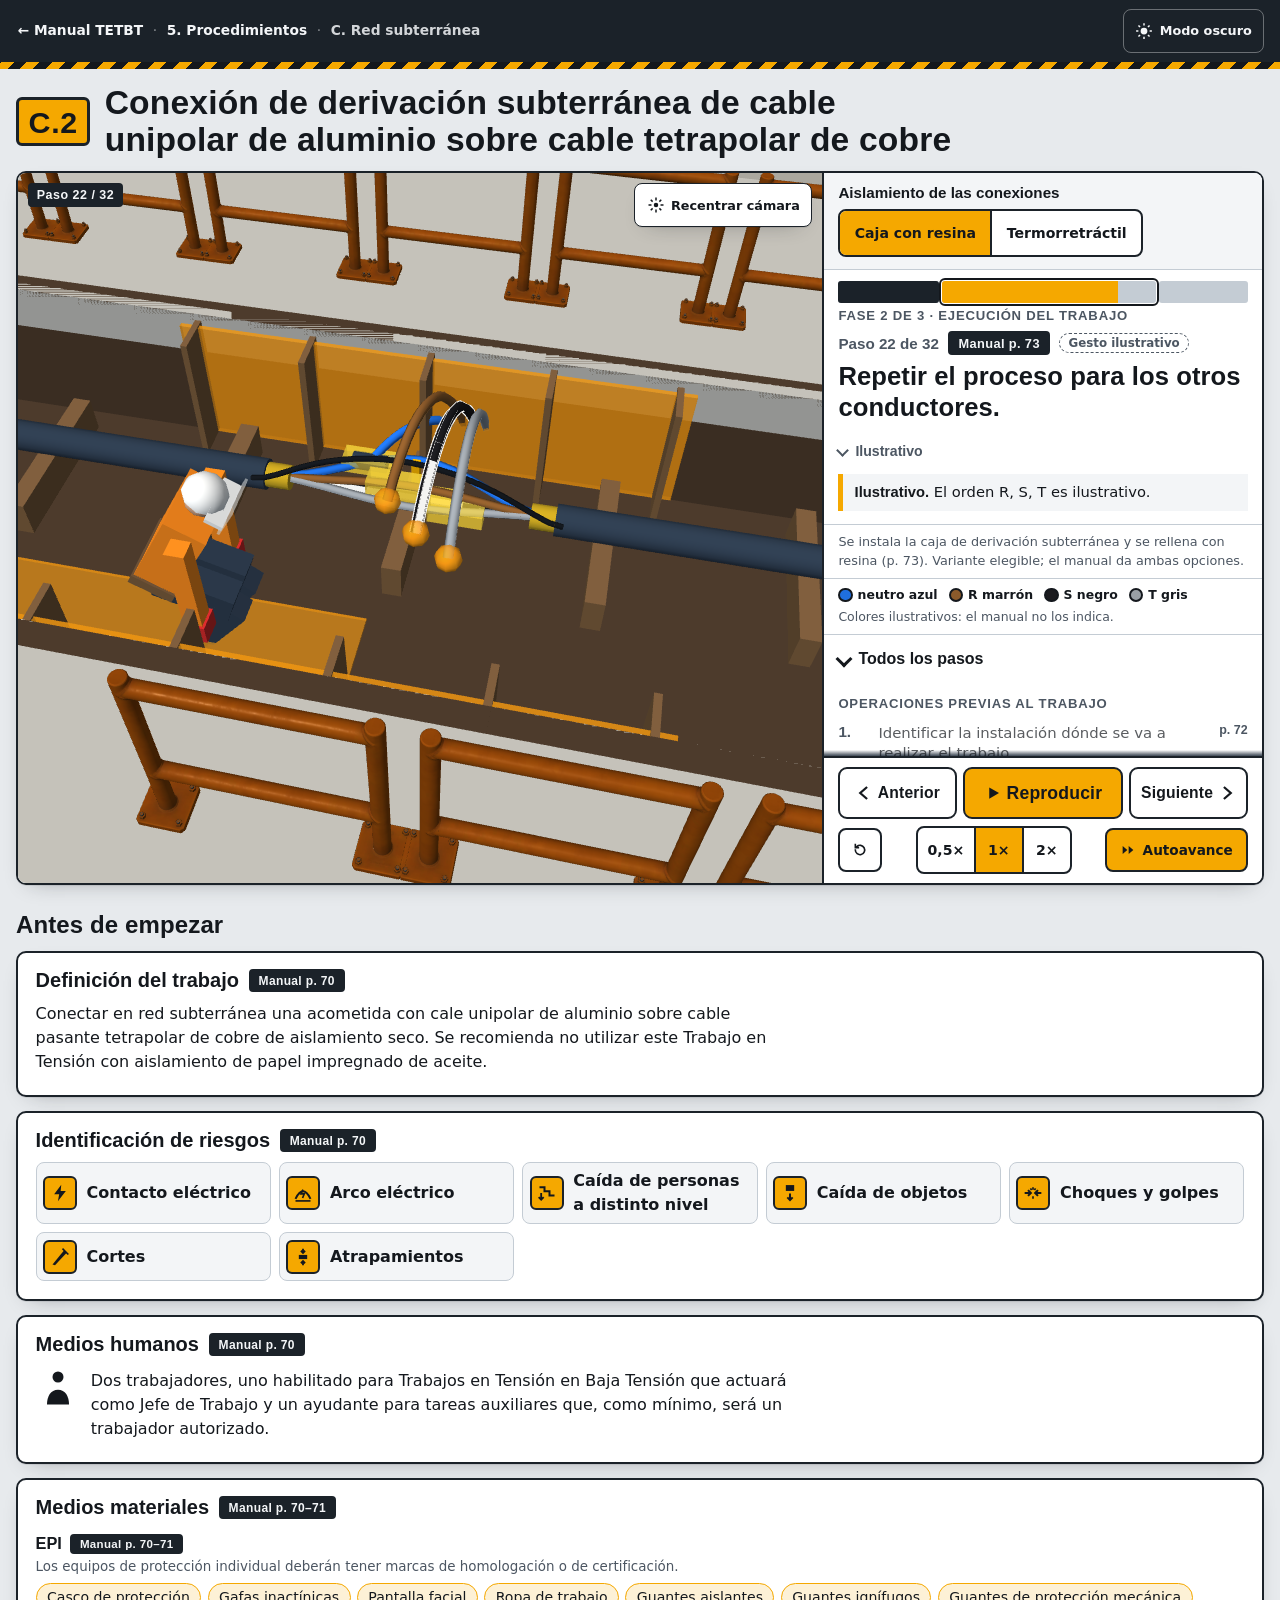
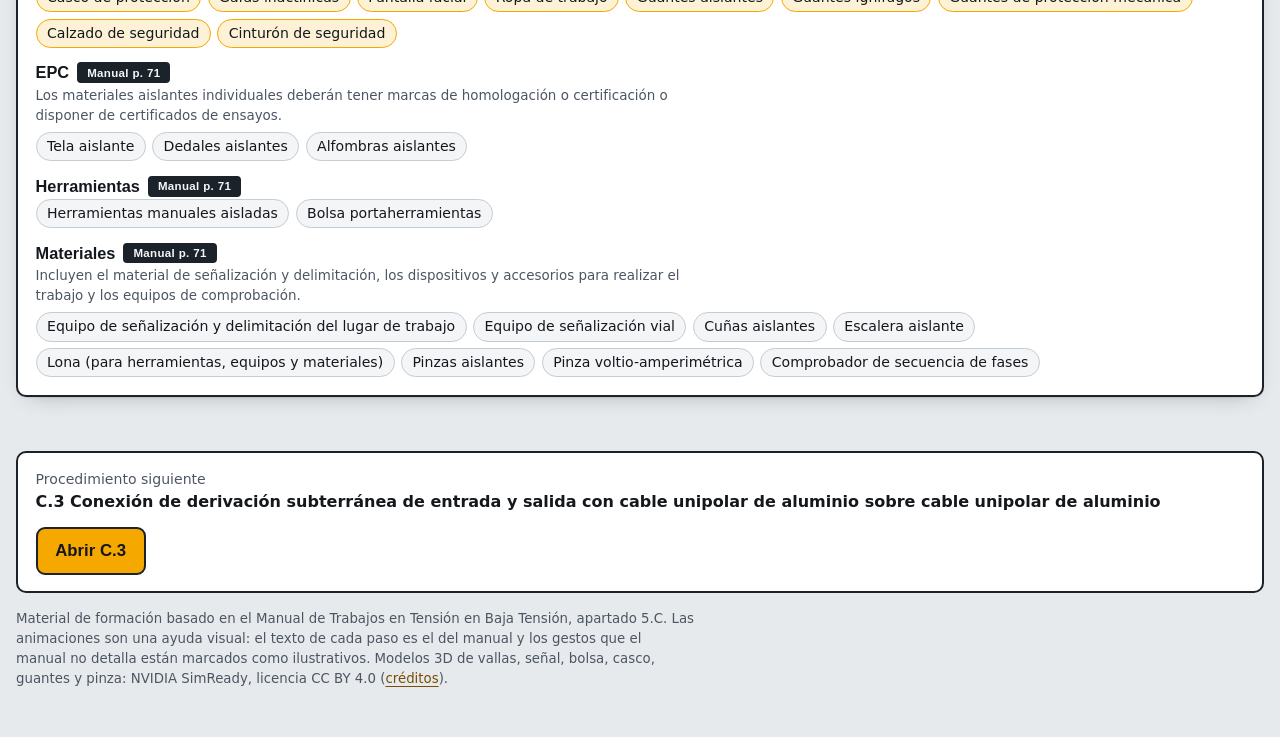
==== procedimientos/_t.html @ 19d7294b "Motor: recuadro de plano detalle, panel sin recortes y contraste; objetos metálicos anclados a los t" ====
<!doctype html>
<html lang="es">
<head>
<meta charset="utf-8">
<script>try{var t=localStorage.getItem('tema');var q=location.search.match(/[?&]tema=(dark|light)/);if(q)t=q[1];if(t)document.documentElement.setAttribute('data-theme',t)}catch(e){}</script>
<meta name="viewport" content="width=device-width,initial-scale=1,viewport-fit=cover">
<meta name="color-scheme" content="light dark">
<title>C.2 Derivación subterránea sobre tetrapolar · Manual TETBT</title>
<meta name="description" content="Animación paso a paso del procedimiento C.2 del Manual de Trabajos en Tensión en Baja Tensión.">
<link rel="stylesheet" href="../assets/tet.css">
</head>
<body>
<a class="skip" href="#reproductor">Ir al reproductor de pasos</a>
<header class="cab">
  <div class="cab-in">
    <nav class="migas" aria-label="Migas de pan">
      <a href="../index.html">← Manual TETBT</a><span class="sep" aria-hidden="true">·</span>
      <a href="../index.html#s5">5. Procedimientos</a><span class="sep" aria-hidden="true">·</span>
      <a class="act" href="../index.html#s5-c" aria-current="page">C. Red subterránea</a>
    </nav>
    <button class="btn-tema" type="button" data-tema-btn aria-pressed="false"><span>Modo oscuro</span></button>
  </div>
</header>
<main>
  <div class="titulo">
    <span class="placa" aria-hidden="true">C.2</span>
    <h1>Conexión de derivación subterránea de cable unipolar de aluminio sobre cable tetrapolar de cobre</h1>
  </div>
  <section aria-label="Reproductor de pasos"><div id="reproductor"><noscript><p>Para ver la animación paso a paso hace falta JavaScript. Las fichas de abajo no lo necesitan.</p></noscript></div></section>
  <section class="fichas" id="fichas" aria-label="Fichas del procedimiento"></section>
</main>
<footer class="pie">
  <div class="hermano">
    <div><div class="lbl">Procedimiento siguiente</div><strong>C.3 Conexión de derivación subterránea de entrada y salida con cable unipolar de aluminio sobre cable unipolar de aluminio</strong></div>
    <a class="go" href="c3_derivacion_entrada_salida.html">Abrir C.3</a>
  </div>
  <small>Material de formación basado en el Manual de Trabajos en Tensión en Baja Tensión, apartado 5.C. Las animaciones son una ayuda visual: el texto de cada paso es el del manual y los gestos que el manual no detalla están marcados como ilustrativos. Modelos 3D de vallas, señal, bolsa, casco, guantes y pinza: NVIDIA SimReady, licencia CC BY 4.0 (<a href="../assets/modelos/CREDITOS.md">créditos</a>).</small>
</footer>
<script src="../assets/three/three.min.js"></script>
<script src="../assets/three/OrbitControls.js"></script>
<script src="../assets/three/GLTFLoader.js"></script>
<script src="../assets/three/meshopt_decoder.js"></script>
<script src="../assets/tet.js"></script>
<script src="../assets/escenas/red-subterranea-pasos.js"></script>
<script src="../assets/escenas/red-subterranea.js"></script>
<script>
var NOTA_EPI='Los equipos de protección individual deberán tener marcas de homologación o de certificación.';
var NOTA_EPC='Los materiales aislantes individuales deberán tener marcas de homologación o certificación o disponer de certificados de ensayos.';
var NOTA_HER='Las herramientas aisladas deberán tener marcas de homologación o certificación.';
var NOTA_MAT='Incluyen el material de señalización y delimitación, los dispositivos y accesorios para realizar el trabajo y los equipos de comprobación.';
var RIESGOS=['Contacto eléctrico','Arco eléctrico','Caída de personas a distinto nivel','Caída de objetos','Choques y golpes','Cortes','Atrapamientos'];
var HUMANOS='Dos trabajadores, uno habilitado para Trabajos en Tensión en Baja Tensión que actuará como Jefe de Trabajo y un ayudante para tareas auxiliares que, como mínimo, será un trabajador autorizado.';
var EPI=['Casco de protección','Gafas inactínicas','Pantalla facial','Ropa de trabajo','Guantes aislantes','Guantes ignífugos','Guantes de protección mecánica','Calzado de seguridad','Cinturón de seguridad'];
var EPC=['Tela aislante','Dedales aislantes','Alfombras aislantes'];
var P=TET.pasosSubt;
TET.montar({
  id:'c2', escena:'red-subterranea',
  fichas:{
    definicion:{pag:70,texto:'Conectar en red subterránea una acometida con cale unipolar de aluminio sobre cable pasante tetrapolar de cobre de aislamiento seco. Se recomienda no utilizar este Trabajo en Tensión con aislamiento de papel impregnado de aceite.'},
    riesgosPag:70, riesgos:RIESGOS, humanos:{pag:70,texto:HUMANOS}, mediosPag:'70–71',
    medios:{
      epi:{nota:NOTA_EPI,items:EPI,pag:'70–71'},
      epc:{nota:NOTA_EPC,items:EPC,pag:71},
      herramientas:{items:['Herramientas manuales aisladas','Bolsa portaherramientas'],pag:71},
      materiales:{nota:NOTA_MAT,items:['Equipo de señalización y delimitación del lugar de trabajo','Equipo de señalización vial','Cuñas aislantes','Escalera aislante','Lona (para herramientas, equipos y materiales)','Pinzas aislantes','Pinza voltio-amperimétrica','Comprobador de secuencia de fases'],pag:71}
    }
  },
  selector:{etiqueta:'Aislamiento de las conexiones',param:'fin',defecto:'resina',opciones:[
    {id:'resina',etiqueta:'Caja con resina',desc:'Se instala la caja de derivación subterránea y se rellena con resina (p. 73). Variante elegible; el manual da ambas opciones.'},
    {id:'termo',etiqueta:'Termorretráctil',desc:'Se coloca aislamiento termorretráctil en cada una de las conexiones (p. 73). El manual da las dos opciones; con papel impregnado de aceite se debe colocar caja de derivación. Variante elegible; el manual da ambas opciones.'}]},
  construir:function(sel){
    var ejec=P.cajaPasos(72,'cgp').concat([
      {texto:'Comprobar el estado de la cala y de los conductos de la línea pasante.',pag:72,anim:'cala',cam:'cala',dur:5,ilus:'El aro recorre el fondo de la cala; el manual no detalla qué se comprueba. El trabajador la mira desde la acera; baja a ella en el paso siguiente.'},
      {texto:'Aislar la zona de trabajo en tensión; deberán protegerse las masas accesibles.',pag:72,det:{cam:'detDedales',txt:'Detalle: dedales aislantes en los extremos de la acometida y alfombra o protección aislante (Manual p. 74, esquema 1)'},anim:'aislar',cam:'cala',dur:6,
        nota:'El manual lista como EPC las <strong>alfombras aislantes</strong> y los <strong>dedales aislantes</strong> y los dibuja en el esquema de la p. 74: alfombra o protección aislante en las paredes de la cala y dedales en los extremos de los conductores de la acometida.',
        ilus:'La tela/alfombra sobre los demás conductores es ilustrativa; el manual solo dice “aislar la zona de trabajo en tensión” y lista tela, dedales y alfombras como EPC. El trabajador baja a la cala en este paso, pero el manual no dice cómo.'},
      {texto:'Retirar la capa de protección mecánica del conductor pasante de cobre.',pag:72,anim:'quitaMec',cam:'trabajo',dur:4.5,ilus:'El cable tetrapolar se dibuja con una cubierta exterior oscura que se retira en la zona de trabajo; las longitudes son ilustrativas.'},
      {texto:'Antes de cortar la protección (plomo, malla, fleje, etc.) del cale tetrapolar, dar continuidad a la misma mediante conductor aislado para no interrumpir la puesta a tierra.',pag:72,anim:'continuidad',cam:'trabajo',dur:6,
        nota:'Primero se tiende el conductor aislado que une la protección a ambos lados de la zona de trabajo; después se corta la protección. La puesta a tierra no se interrumpe.',
        ilus:'La protección se dibuja como una funda metálica; el manual no precisa su tipo ni cómo se fija el conductor de continuidad.'},
      {texto:'Retirar el relleno entre fases, dejando la última capa de aislamiento.',pag:72,anim:'quitaRelleno',cam:'trabajo',dur:4,ilus:'El relleno se dibuja como un cilindro claro entre las almas del cable.'},
      {texto:'Separar mediante cuñas, el conductor más favorable (fase o neutro).',pag:72,det:{cam:'detCunas',txt:'Detalle: cuñas para separación de conductores (Manual p. 74, esquema 2)'},anim:'cunas',cam:'trabajo',dur:5,
        nota:'Las <strong>cuñas aislantes</strong> figuran entre los materiales (p. 71). El esquema de la p. 74 muestra «Cuñas para separación de conductores».',
        ilus:'El manual dice «el conductor más favorable»; aquí se separa solo el neutro (el primero que se conecta) y los demás se separan al conectarlos. La forma de las cuñas es representativa.'},
      {texto:'Comprobar, antes de conectar, la inexistencia de diferencia de potencial entre el conductor pasante y derivado.',pag:73,anim:{a:'pinza',fases:4},cam:'trabajo',dur:5,ilus:'La pinza se muestra sobre cada conductor; el manual no detalla el método de medida.'},
      {texto:'Realizar la conexión; siempre que sea posible se empezará a conectar por el conductor neutro.',pag:73,anim:{a:'conecta',fases:['N']},cam:'trabajo',dur:4,ilus:'El conector metálico y el movimiento del conductor derivado son ilustrativos; el manual no describe el tipo de conexión.'},
      {texto:'Reponer el aislamiento.',pag:73,anim:{a:'aislamiento',fases:['N']},cam:'trabajo',dur:3.5,ilus:'El encintado se dibuja como un manguito oscuro; el manual no describe el material.'},
      {texto:'Repetir el proceso para los otros conductores.',pag:73,anim:{a:'faseUni',fases:['R','S','T'],soloConecta:true},cam:'trabajo',dur:8,ilus:'El orden R, S, T es ilustrativo.'},
      {texto:'Comprobar la tensión en la caja general de protección, dejándola nuevamente precintada.',pag:73,anim:'cgpVerif',cam:'cgp',dur:5,ilus:'El manual lista un «comprobador de secuencia de fases»; su aspecto y uso son esquemáticos.'},
      {texto:'Instalar la caja de derivación subterránea y rellenar con resina o colocar aislamiento termorretráctil en cada una de las conexiones.',pag:73,det:(sel==='termo'?{cam:'detTermo',txt:'Detalle: aislamiento termorretráctil sobre la conexión (Manual p. 74, esquema 3)'}:{cam:'detCaja',txt:'Detalle: caja de derivación en T con pasamuros y cuñas (Manual p. 74, esquema 2)'}),anim:'cajaDeriv',cam:'trabajo2',dur:6,
        nota:sel==='termo'?'<strong>Variante «Termorretráctil»:</strong> se coloca aislamiento termorretráctil en cada una de las conexiones (esquema de la p. 74).':'<strong>Variante «Caja con resina»:</strong> se instala la caja de derivación subterránea y se rellena con resina (esquema de la p. 74).',
        ilus:'La forma y el tamaño de la caja y de los manguitos son representativos.'},
      {texto:'Si el conductor es papel impregnado de aceite, se debe colocar caja de derivación.',pag:73,det:{cam:'detCaja',txt:'Detalle: caja de derivación en T con pasamuros (Manual p. 74, esquema 2)'},anim:'cajaPapel',cam:'trabajo2',dur:4,
        nota:sel==='termo'?'El manual solo exige la caja de derivación cuando el aislamiento es papel impregnado de aceite; en la variante termorretráctil no hace falta. Aquí se añade la caja solo para mostrar ese caso. La definición (p. 70) recomienda no hacer este trabajo con ese aislamiento.':'El manual solo exige la caja de derivación cuando el aislamiento es papel impregnado de aceite; en esta variante ya está instalada (se resalta). La definición (p. 70) recomienda no hacer este trabajo con ese aislamiento.',
        ilus:'El manual no detalla este caso; solo se señala la caja.'}
    ]);
    var fin=[
      {texto:'Reponer fusibles en la caja general de protección.',pag:73,anim:{a:'cgpFus',inv:true},cam:'cgp'},
      {texto:'Inspeccionar visualmente el conjunto de la instalación.',pag:73,anim:'inspFinal',cam:'cala',dur:5,ilus:'La salida del trabajador de la cala no figura en el manual; se anima para que el recorrido sea coherente.'},
      {texto:'Cerrar y precintar la caja general de protección.',pag:73,anim:'cgpCierra',cam:'cgp'},
      {texto:'Revisar, limpiar y guardar los equipos, herramientas y materiales empleados en el trabajo.',pag:73,anim:['guardar','ayVuelve'],cam:'lona',dur:5,ilus:'Se recogen la lona, las alfombras y el entibado; el manual no detalla el orden ni el cierre de la cala.'},
      {texto:'Retirar la señalización y delimitación del lugar de trabajo.',pag:73,anim:[{a:'valla',inv:true},'quitaSenal'],cam:'general',ilus:'Se retiran las vallas y también los carteles de la caja general de protección.'},
      {texto:'Retirar materiales de desecho.',pag:73,anim:'desecho',cam:'suelo2',dur:3.5,ilus:'La bolsa de desecho es representativa.'},
      {texto:'Retirar el equipo de señalización vial, si ha sido colocado.',pag:73,anim:{a:'vial',inv:true},cam:'vial'}
    ];
    return {escena:{modo:'c2',fin:sel},fases:[P.previas(72),{nombre:'Ejecución del trabajo',pasos:ejec},{nombre:'Operaciones finales',pasos:fin}]};
  }
});
</script>
<script>setTimeout(function(){var r=TET.rep;r.ir(21,false);r.escena.aplicar(r.pasos[21].p.anim,0,true);r.pausa();if('trabajo'){r.aplicaPose(r.poseDe('trabajo'),true);}r.pedir();},400)</script></body>
</html>
---- assets/tet.css ----
/* ============================================================
   Manual TETBT — hoja de estilo compartida
   Dirección: señalética industrial de seguridad eléctrica.
   Pizarra/carbón + amarillo de aviso. Sin fuentes externas.
   ============================================================ */
:root{
  --bg:#e7eaed; --panel:#ffffff; --panel2:#f3f5f7; --ink:#14181d; --mut:#4c5662; --bd:#c4ccd4;
  --aviso:#f5a800; --aviso-ink:#14181d; --aviso-txt:#7a4d00; --carbon:#1b2229; --carbon-ink:#f4f6f8;
  --ok:#15803d; --foco:#0b57d0; --sombra:0 1px 0 rgba(20,24,29,.08),0 8px 22px -14px rgba(20,24,29,.45);
  --f-tit:"Avenir Next Condensed","Bahnschrift","Roboto Condensed","Arial Narrow","Helvetica Neue",sans-serif;
  --f-txt:system-ui,-apple-system,"Segoe UI",Roboto,"Helvetica Neue",Arial,sans-serif;
  /* paleta de las escenas 3D (las lee tet.js) */
  --e-fondo:#d8e3ea; --e-suelo:#a9b39b; --e-calzada:#6d747b; --e-poste:#bdbab2; --e-edificio:#dcd2c2; --e-techo:#8d867b;
  --e-N:#1f6fe0; --e-R:#8b5a2b; --e-S:#1b1b1f; --e-T:#9aa0a6; --e-halo:#c8d1d8;
  --e-aisl:#ff9a12; --e-tela:#ffd23a; --e-aislador:#7c5b3b; --e-viejo:#4a392a; --e-nuevo:#efe8d6; --e-metal:#c4a020;
  --e-piel:#e2ae8c; --e-casco:#f4f4f2; --e-casco2:#ffd23a; --e-ropa:#ff8b1e; --e-ropa2:#2d3b4c; --e-guante:#d52b2b;
  --e-valla:#ff7a00; --e-furgo:#f1f1ef; --e-cono:#ff6a00; --e-cota:#d6246e; --e-ok:#1fa34a; --e-esc:#ffc933;
  --e-lona:#3b6fa8; --e-marca:#ffb400; --e-cgp:#8fa2af; --e-nube:#ffffff; --e-sol:#ffd84a; --e-texto:#14181d;
}
:root[data-theme="dark"]{
  --bg:#0f1317; --panel:#181e24; --panel2:#20272e; --ink:#eaeff3; --mut:#a2adb8; --bd:#34404a;
  --aviso:#ffb81c; --aviso-ink:#14181d; --aviso-txt:#ffc94d; --carbon:#0a0d10; --carbon-ink:#eaeff3;
  --ok:#4ade80; --foco:#7aa7ff; --sombra:0 1px 0 rgba(0,0,0,.4),0 10px 24px -14px rgba(0,0,0,.8);
  --e-fondo:#10171d; --e-suelo:#2d3829; --e-calzada:#2a2f34; --e-poste:#6f6c66; --e-edificio:#4d4840; --e-techo:#38342e;
  --e-N:#4f8dff; --e-R:#b07a43; --e-S:#1c1f25; --e-T:#c3c8ce; --e-halo:#dde3e8;
  --e-aisl:#ff9a12; --e-tela:#ffd23a; --e-aislador:#a07c55; --e-viejo:#6b5440; --e-nuevo:#f2ecda; --e-metal:#e0be3a;
  --e-piel:#d09a79; --e-casco:#e9e9e6; --e-casco2:#ffd23a; --e-ropa:#ff8b1e; --e-ropa2:#52667d; --e-guante:#f04a4a;
  --e-valla:#ff7a00; --e-furgo:#cfd3d6; --e-cono:#ff6a00; --e-cota:#ff5fa2; --e-ok:#4ade80; --e-esc:#ffc933;
  --e-lona:#4f86c2; --e-marca:#ffc233; --e-cgp:#6e808d; --e-nube:#8a97a3; --e-sol:#ffd84a; --e-texto:#ffffff;
}
*{box-sizing:border-box}
html{-webkit-text-size-adjust:100%}
body{margin:0;background:var(--bg);color:var(--ink);font:400 1rem/1.5 var(--f-txt);min-height:100vh;overflow-x:hidden}
img,svg,canvas{max-width:100%}
a{color:var(--aviso-txt);text-underline-offset:3px}
:focus-visible{outline:3px solid var(--foco);outline-offset:2px;border-radius:4px}
.skip{position:absolute;left:-999px;top:0;background:var(--aviso);color:var(--aviso-ink);padding:.6rem 1rem;z-index:99;font-weight:700}
.skip:focus{left:8px;top:8px}
.vh{position:absolute!important;width:1px;height:1px;overflow:hidden;clip:rect(0 0 0 0);white-space:nowrap}

/* ---------- cabecera con franja de peligro ---------- */
.cab{background:var(--carbon);color:var(--carbon-ink);position:relative;padding:.55rem max(16px,env(safe-area-inset-left)) calc(.55rem + 7px)}
.cab::after{content:"";position:absolute;left:0;right:0;bottom:0;height:7px;
  background:repeating-linear-gradient(-45deg,var(--aviso) 0 9px,#14181d 9px 18px)}
.cab-in{max-width:1400px;margin:0 auto;display:flex;align-items:center;gap:.75rem;justify-content:space-between}
.migas{display:flex;flex-wrap:wrap;gap:.15rem .5rem;align-items:center;font-size:.86rem;line-height:1.3;min-width:0}
.migas a{color:var(--carbon-ink);text-decoration:none;font-weight:600;padding:.5rem .1rem;min-height:44px;display:inline-flex;align-items:center}
.migas a:hover{text-decoration:underline}
.migas .sep{opacity:.5}
.migas .act{opacity:.85}
.btn-tema{flex:none;min-width:44px;min-height:44px;border:1.5px solid rgba(255,255,255,.35);background:transparent;color:var(--carbon-ink);border-radius:8px;
  font:600 .8rem var(--f-txt);display:inline-flex;align-items:center;gap:.4rem;padding:0 .7rem;cursor:pointer}
.btn-tema:hover{border-color:var(--aviso)}
.btn-tema svg{width:18px;height:18px}

main{max-width:1400px;margin:0 auto;padding:0 max(16px,env(safe-area-inset-left)) 2rem}
.titulo{display:flex;gap:.9rem;align-items:center;padding:1rem 0 .8rem}
.placa{flex:none;font:800 1.9rem/1 var(--f-tit);letter-spacing:.02em;background:var(--aviso);color:var(--aviso-ink);
  padding:.45rem .6rem .35rem;border:3px solid var(--carbon);border-radius:6px;box-shadow:inset 0 0 0 2px var(--aviso)}
:root[data-theme="dark"] .placa{border-color:#000}
h1{font:800 clamp(1.25rem,4.6vw,2.1rem)/1.1 var(--f-tit);margin:0;letter-spacing:.005em;text-wrap:balance}
h2{font:800 1.5rem/1.15 var(--f-tit);margin:0 0 .8rem;letter-spacing:.005em}
.lede{max-width:70ch;color:var(--mut);margin:0 0 .5rem}

/* ---------- reproductor ---------- */
.player{display:grid;gap:0;background:var(--panel);border:2px solid var(--carbon);border-radius:10px;overflow:clip;box-shadow:var(--sombra)}
:root[data-theme="dark"] .player{border-color:var(--bd)}
.stage{position:relative;height:clamp(260px,42svh,420px);background:var(--e-fondo);touch-action:none}
.stage canvas{display:block;width:100%;height:100%;outline:none}
.stage .tag{position:absolute;left:10px;top:10px;background:var(--carbon);color:var(--carbon-ink);font:700 .78rem var(--f-tit);letter-spacing:.04em;
  padding:.3rem .55rem;border-radius:4px;pointer-events:none;max-width:70%}
.btn-cam{position:absolute;right:10px;top:10px;min-height:44px;min-width:44px;display:inline-flex;align-items:center;gap:.4rem;
  background:var(--panel);color:var(--ink);border:1.5px solid var(--carbon);border-radius:8px;padding:0 .7rem;font:700 .8rem var(--f-txt);cursor:pointer;box-shadow:var(--sombra)}
.btn-cam svg{width:18px;height:18px}
.sinwebgl{position:absolute;inset:0;display:none;align-items:center;justify-content:center;text-align:center;padding:1.5rem;
  background:var(--panel2);color:var(--ink);font-weight:600}
.sinwebgl.on{display:flex}
.stage.nogl{height:auto!important;min-height:0!important;position:static!important;touch-action:auto}
.stage.nogl canvas,.stage.nogl .tag,.stage.nogl .btn-cam{display:none}
.stage.nogl .sinwebgl{position:static;padding:1.2rem;font-size:.95rem}
.pista{display:none;position:absolute;left:10px;right:10px;bottom:8px;text-align:center;font:600 .74rem var(--f-txt);color:var(--ink);background:color-mix(in srgb,var(--panel) 82%,transparent);border-radius:6px;padding:.2rem .4rem;pointer-events:none}
.stage.nogl .pista{display:none!important}
.detbox{position:absolute;right:10px;bottom:10px;width:max(140px,38%);max-width:60%;border:2px solid var(--carbon);background:transparent;border-radius:8px;overflow:hidden;box-shadow:var(--sombra);z-index:3}
:root[data-theme="dark"] .detbox{border-color:var(--aviso)}
.detcap{display:flex;gap:.2rem;align-items:flex-start;padding:.2rem .25rem .2rem .4rem;font:700 .7rem/1.2 var(--f-txt);color:var(--ink);background:var(--panel)}
.dettxt{flex:1;min-width:0}
.detb{flex:none;min-width:28px;min-height:28px;border:1.5px solid var(--carbon);border-radius:6px;background:var(--panel);color:var(--ink);font:800 1rem/1 var(--f-txt);cursor:pointer}
.detview{width:100%;aspect-ratio:4/3;background:transparent;border-top:2px solid var(--carbon)}
.detshow{position:absolute;right:10px;bottom:10px;min-height:40px;padding:0 .8rem;border:2px solid var(--carbon);border-radius:8px;background:var(--aviso);color:var(--aviso-ink);font:800 .85rem var(--f-tit);cursor:pointer;z-index:3}
.stage.has-det .pista,.stage.nogl .detbox,.stage.nogl .detshow{display:none!important}
.carga{position:absolute;inset:0;display:flex;align-items:center;justify-content:center;color:var(--mut);font-weight:600;pointer-events:none}

.panel{display:flex;flex-direction:column;min-width:0}
.opcion{display:flex;flex-wrap:wrap;gap:.5rem .8rem;align-items:center;padding:.7rem .9rem;background:var(--panel2);border-bottom:1px solid var(--bd)}
.opcion .et{font:800 .95rem var(--f-tit)}
.seg{display:inline-flex;border:2px solid var(--carbon);border-radius:8px;overflow:hidden;background:var(--panel)}
:root[data-theme="dark"] .seg{border-color:var(--bd)}
.seg button{min-height:44px;padding:0 .9rem;border:0;background:transparent;color:var(--ink);font:700 .88rem var(--f-txt);cursor:pointer}
.seg button+button{border-left:2px solid var(--carbon)}
:root[data-theme="dark"] .seg button+button{border-left-color:var(--bd)}
.seg button[aria-pressed="true"]{background:var(--aviso);color:var(--aviso-ink)}
.descvar{margin:0;padding:.45rem .9rem;font-size:.8rem;color:var(--mut);border-top:1px solid var(--bd)}
.descvar:empty{display:none}
.opcion .desc{flex:1 1 100%;font-size:.84rem;color:var(--mut);margin:0}

.leyenda{margin:0;padding:.45rem .9rem;display:flex;flex-wrap:wrap;gap:.25rem .7rem;align-items:center;font-size:.78rem;color:var(--mut);border-top:1px solid var(--bd)}
.leyenda b{display:inline-flex;align-items:center;gap:.3rem;color:var(--ink);font-weight:700}
.leyenda i{width:.9rem;height:.9rem;border-radius:50%;background:var(--c);border:2px solid var(--ink);display:inline-block}
.fases{display:flex;gap:3px;padding:.7rem .9rem .2rem}
.fases button{flex:var(--w,1) 1 0;min-width:0;height:22px;padding:0;border:0;border-radius:3px;background:var(--bd);position:relative;cursor:pointer;overflow:hidden}
.fases button .rell{position:absolute;inset:0 auto 0 0;width:var(--p,0%);background:var(--aviso)}
.fases button[aria-current="true"]{outline:2px solid var(--ink);outline-offset:1px}
.fases button.hecha .rell{background:var(--carbon)}
:root[data-theme="dark"] .fases button.hecha .rell{background:var(--mut)}
.fase-nom{padding:.1rem .9rem 0;font:700 .82rem var(--f-tit);letter-spacing:.06em;color:var(--mut);text-transform:uppercase}

.paso{padding:.55rem .9rem .8rem;touch-action:pan-y;min-height:9.5rem}
.paso-cab{display:flex;flex-wrap:wrap;align-items:center;gap:.4rem .6rem;margin-bottom:.35rem}
.paso-n{font:800 .95rem var(--f-tit);color:var(--mut)}
.cita{display:inline-flex;align-items:center;font:800 .8rem var(--f-tit);letter-spacing:.03em;background:var(--carbon);color:var(--carbon-ink);
  padding:.15rem .5rem;border-radius:4px;border:2px solid var(--carbon)}
:root[data-theme="dark"] .cita{background:var(--aviso);color:var(--aviso-ink);border-color:var(--aviso)}
.ilus{display:inline-flex;font:700 .74rem var(--f-txt);padding:.12rem .5rem;border-radius:999px;border:1.5px dashed var(--mut);color:var(--mut)}
.paso-txt{font:700 clamp(1.18rem,4.9vw,1.6rem)/1.22 var(--f-tit);letter-spacing:.003em;margin:0;text-wrap:pretty}
.notas{margin:.6rem 0 0}
.notas>summary{cursor:pointer;min-height:36px;display:flex;align-items:center;font:800 .88rem var(--f-tit);color:var(--mut);list-style:none}
.notas>summary::-webkit-details-marker{display:none}
.notas>summary::before{content:"";width:7px;height:7px;margin-right:.5rem;border-right:2.5px solid currentColor;border-bottom:2.5px solid currentColor;transform:rotate(-45deg);transition:transform .15s}
.notas[open]>summary::before{transform:rotate(45deg)}
.notas .paso-nota{margin:.35rem 0 0}
.paso-nota{margin:.65rem 0 0;padding:.5rem .7rem;border-left:5px solid var(--aviso);background:var(--panel2);font-size:.92rem;line-height:1.4}
.paso-nota strong{font-family:var(--f-tit);font-weight:800}

.ctrl{position:sticky;bottom:0;z-index:5;background:var(--panel);border-top:2px solid var(--carbon);padding:.6rem .9rem calc(.6rem + env(safe-area-inset-bottom));
  display:grid;grid-template-columns:minmax(0,1fr) minmax(0,1.35fr) minmax(0,1fr);gap:.4rem}
:root[data-theme="dark"] .ctrl{border-top-color:var(--bd)}
.ctrl .b{min-height:52px;min-width:0;padding:0 .3rem;border:2px solid var(--carbon);border-radius:9px;background:var(--panel);color:var(--ink);font:800 .98rem var(--f-tit);letter-spacing:.01em;
  display:inline-flex;align-items:center;justify-content:center;gap:.3rem;cursor:pointer;touch-action:manipulation}
:root[data-theme="dark"] .ctrl .b{border-color:var(--bd)}
.ctrl .b svg{width:18px;height:18px;flex:none}
.ctrl .b:disabled{opacity:.4;cursor:default}
.ctrl .b.play{background:var(--aviso);color:var(--aviso-ink);border-color:var(--carbon);font-size:1.1rem}
:root[data-theme="dark"] .ctrl .b.play{border-color:var(--aviso)}
.ctrl .b:active:not(:disabled){transform:translateY(1px)}
.ctrl2{grid-column:1/-1;display:flex;flex-wrap:nowrap;gap:.5rem .9rem;align-items:center;justify-content:space-between}
.ctrl2 .seg button{min-width:48px;padding:0 .6rem}
.ctrl2 .mini{min-height:44px;padding:0 .8rem;border:2px solid var(--carbon);border-radius:8px;background:var(--panel);color:var(--ink);font:700 .85rem var(--f-txt);cursor:pointer;display:inline-flex;gap:.4rem;align-items:center}
:root[data-theme="dark"] .ctrl2 .mini{border-color:var(--bd)}
.ctrl2 .mini[aria-pressed="true"]{background:var(--aviso);color:var(--aviso-ink)}
.ctrl2 .mini svg{width:16px;height:16px}
.ctrl2 .mini.rs span{position:absolute;width:1px;height:1px;overflow:hidden;clip:rect(0 0 0 0)}
.ctrl2 .mini.rs{width:44px;justify-content:center;padding:0}

details.todos{border-top:1px solid var(--bd)}
details.todos>summary{cursor:pointer;min-height:48px;display:flex;align-items:center;padding:0 .9rem;font:800 1rem var(--f-tit);list-style:none;gap:.5rem}
details.todos>summary::-webkit-details-marker{display:none}
details.todos>summary::before{content:"";width:9px;height:9px;border-right:3px solid currentColor;border-bottom:3px solid currentColor;transform:rotate(-45deg);transition:transform .15s}
details.todos[open]>summary::before{transform:rotate(45deg)}
.lista{margin:0;padding:0 .5rem .8rem;list-style:none;max-height:none}
.lista h3{font:800 .82rem var(--f-tit);letter-spacing:.06em;text-transform:uppercase;color:var(--mut);margin:.8rem .4rem .25rem}
.lista ol{list-style:none;margin:0;padding:0}
.lista button{width:100%;text-align:left;display:grid;grid-template-columns:2.1rem 1fr auto;gap:.4rem;align-items:start;min-height:44px;padding:.5rem .4rem;border:0;border-radius:6px;
  background:transparent;color:var(--ink);font:400 .93rem/1.35 var(--f-txt);cursor:pointer}
.lista button:hover{background:var(--panel2)}
.lista button[aria-current="step"]{background:var(--aviso);color:var(--aviso-ink)}
.lista button .n{font:800 .95rem var(--f-tit);color:var(--mut)}
.lista button[aria-current="step"] .n{color:var(--aviso-ink)}
.lista button .p{font:700 .78rem var(--f-tit);color:var(--mut);white-space:nowrap}
.lista button[aria-current="step"] .p{color:var(--aviso-ink)}
.lista button.pasado .t{opacity:.7}

/* escritorio: lienzo a la izquierda, panel a la derecha. Todo el panel (selector, fases, texto, notas y lista)
   hace scroll interno en .scroll: nada se recorta; los controles quedan siempre visibles abajo. */
@media (min-width:960px){
  .player{grid-template-columns:minmax(0,1fr) 440px;align-items:start}
  .stage{position:sticky;top:0;height:max(520px,min(calc(100svh - 190px),820px));min-height:520px}
  .panel{height:max(520px,min(calc(100svh - 190px),820px));overflow:hidden;border-left:2px solid var(--carbon)}
  :root[data-theme="dark"] .panel{border-left-color:var(--bd)}
  .panel .scroll{flex:1 1 0;min-height:0;overflow-y:auto;overscroll-behavior:contain;scrollbar-width:thin;scrollbar-color:var(--mut) var(--panel2);background:linear-gradient(var(--panel) 30%,transparent),linear-gradient(transparent,var(--panel) 70%) bottom,linear-gradient(var(--mut),transparent 90%),linear-gradient(transparent,var(--mut) 90%) bottom;background-repeat:no-repeat;background-size:100% 26px,100% 26px,100% 6px,100% 6px;background-attachment:local,local,scroll,scroll}
  .ctrl{position:static;flex:none}
  .paso{min-height:0}
}
@media (max-width:959px){
  .detbox{width:max(150px,50%);max-width:70%}
  .detcap{font-size:.64rem}
  .panel .scroll{display:contents}
  .descvar{order:4}.leyenda{order:5}
  .opcion{order:0}.fases{order:1}.fase-nom{order:2}.paso{order:3}
  .stage{touch-action:pan-y}
  .pista{display:block}
  details.todos{order:6}.ctrl{order:7}
}

/* ---------- fichas ---------- */
.fichas{margin-top:1.6rem}
.rejilla{display:grid;gap:.9rem;grid-template-columns:1fr}
@media (min-width:760px){.rejilla{grid-template-columns:1fr 1fr}}
.ficha{background:var(--panel);border:2px solid var(--carbon);border-radius:10px;padding:1rem 1.1rem 1.1rem;box-shadow:var(--sombra);min-width:0}
:root[data-theme="dark"] .ficha{border-color:var(--bd)}
.ficha.ancha{grid-column:1/-1}
.ficha h3{font:800 1.25rem var(--f-tit);margin:0 0 .6rem;display:flex;align-items:center;gap:.6rem;flex-wrap:wrap}
.ficha h3 .cita{font-size:.75rem}
.ficha p{margin:.2rem 0;max-width:72ch}
.riesgos{list-style:none;margin:0;padding:0;display:grid;gap:.5rem;grid-template-columns:repeat(auto-fill,minmax(210px,1fr))}
.riesgos li{display:flex;align-items:center;gap:.6rem;font-weight:600;padding:.4rem .6rem .4rem .4rem;background:var(--panel2);border-radius:8px;border:1px solid var(--bd)}
.riesgos svg{flex:none;width:34px;height:34px;padding:5px;background:var(--aviso);color:var(--aviso-ink);border-radius:6px;border:2px solid var(--carbon)}
.medio{margin-top:.9rem}
.medio h4{font:800 1.02rem var(--f-tit);margin:0 0 .15rem;display:flex;gap:.5rem;align-items:center;flex-wrap:wrap}
.medio h4 .cita{font-size:.72rem}
.medio .nota{font-size:.84rem;color:var(--mut);margin:0 0 .4rem;max-width:80ch}
.chips{display:flex;flex-wrap:wrap;gap:.4rem;margin:0;padding:0;list-style:none}
.chips li{padding:.3rem .65rem;border-radius:999px;background:var(--panel2);border:1.5px solid var(--bd);font-size:.88rem;line-height:1.25}
.chips.epi li{border-color:var(--aviso);background:color-mix(in srgb,var(--aviso) 16%,var(--panel))}
.humano{display:flex;gap:.7rem;align-items:flex-start}
.humano svg{flex:none;width:44px;height:44px;color:var(--ink)}

footer.pie{max-width:1400px;margin:0 auto;padding:1.4rem max(16px,env(safe-area-inset-left)) 3rem}
.hermano{display:flex;flex-wrap:wrap;gap:.8rem;align-items:center;justify-content:space-between;padding:1rem 1.1rem;border:2px solid var(--carbon);border-radius:10px;background:var(--panel)}
:root[data-theme="dark"] .hermano{border-color:var(--bd)}
.hermano a.go{display:inline-flex;align-items:center;gap:.5rem;min-height:48px;padding:0 1.1rem;background:var(--aviso);color:var(--aviso-ink);
  border:2px solid var(--carbon);border-radius:9px;font:800 1.05rem var(--f-tit);text-decoration:none}
.hermano .lbl{color:var(--mut);font-size:.88rem}
.pie small{display:block;margin-top:1rem;color:var(--mut);max-width:80ch}

/* ---------- portada ---------- */
.hero{padding:1.4rem 0 1rem;display:grid;gap:1rem}
.hero h1{font-size:clamp(1.9rem,8vw,3.6rem);line-height:1}
.hero p{max-width:62ch;color:var(--mut);margin:0}
.mapa{list-style:none;margin:0;padding:0;display:grid;gap:.7rem}
.sec{background:var(--panel);border:2px solid var(--carbon);border-radius:10px;padding:.9rem 1.1rem;box-shadow:var(--sombra)}
:root[data-theme="dark"] .sec{border-color:var(--bd)}
.sec>header{display:flex;gap:.8rem;align-items:baseline}
.sec .num{font:800 2rem/1 var(--f-tit);color:var(--aviso-txt);min-width:1.4ch}
.sec h2{margin:0;font-size:1.25rem}
.sec p{margin:.25rem 0 0;color:var(--mut);font-size:.9rem}
.sec.quinta{border-width:3px}
.grupo{margin-top:.9rem}
.grupo h3{font:800 1.05rem var(--f-tit);margin:0 0 .4rem;display:flex;align-items:center;gap:.5rem}
.grupo h3 .l{background:var(--carbon);color:var(--carbon-ink);padding:.1rem .5rem;border-radius:4px}
:root[data-theme="dark"] .grupo h3 .l{background:var(--aviso);color:var(--aviso-ink)}
.procs{list-style:none;margin:0;padding:0;display:grid;gap:.4rem}
.procs li{display:grid;grid-template-columns:3.2rem 1fr auto;gap:.6rem;align-items:center;padding:.5rem .6rem;border:1.5px solid var(--bd);border-radius:8px;background:var(--panel2);min-height:52px}
.procs .id{font:800 1.15rem var(--f-tit)}
.procs a{color:var(--ink);font-weight:700;text-decoration:none}
.procs a:hover{text-decoration:underline}
.procs a::after{content:"";position:absolute;inset:0}
.procs li{position:relative}
.estado{font:800 .78rem var(--f-tit);letter-spacing:.05em;padding:.2rem .55rem;border-radius:4px;text-transform:uppercase;white-space:nowrap}
.estado.listo{background:var(--ok);color:#fff}
:root[data-theme="dark"] .estado.listo{color:#07210f}
.estado.pend{border:1.5px dashed var(--mut);color:var(--mut)}
.procs li.pend{opacity:.78}
.procs li.pend .tx{color:var(--mut)}
.procs li.listo{border-color:var(--carbon);background:var(--panel)}
:root[data-theme="dark"] .procs li.listo{border-color:var(--aviso)}
@media (min-width:900px){.mapa{grid-template-columns:1fr 1fr}.sec.quinta{grid-column:1/-1}}

/* ---------- movimiento reducido ---------- */
@media (max-width:520px){
  .cab{padding-top:.2rem}
  .migas{font-size:.78rem;gap:0 .35rem}
  .migas .sep{display:none}
  .migas a{padding:.45rem .15rem}
  .migas a+a::before{content:"/";opacity:.5;margin-right:.35rem}
  .btn-tema span{position:absolute;width:1px;height:1px;overflow:hidden;clip:rect(0 0 0 0)}
  .btn-tema{padding:0;justify-content:center;width:44px}
  .titulo{gap:.7rem;padding:.7rem 0 .6rem}
  .placa{font-size:1.5rem}
  h1{font-size:1.08rem}
  .ctrl .b{font-size:.9rem}
  .ctrl .b.play{font-size:.95rem}
  .ctrl .b:not(.play) svg{display:none}
  .ctrl2{flex-wrap:nowrap;gap:.4rem;justify-content:space-between}
  .ctrl2 .mini{padding:0 .6rem}
  .ctrl2 .mini span{font-size:.8rem}
  .ctrl2 .mini.rs span{position:absolute;width:1px;height:1px;overflow:hidden;clip:rect(0 0 0 0)}
  .ctrl2 .mini.rs{width:44px;justify-content:center;padding:0}
  .ctrl2 .seg button{min-width:42px;padding:0 .45rem}
  .paso{min-height:0}
}
@media (prefers-reduced-motion:reduce){*{transition:none!important;animation:none!important;scroll-behavior:auto!important}}
@media print{.cab::after{display:none}.ctrl,.stage{display:none}}
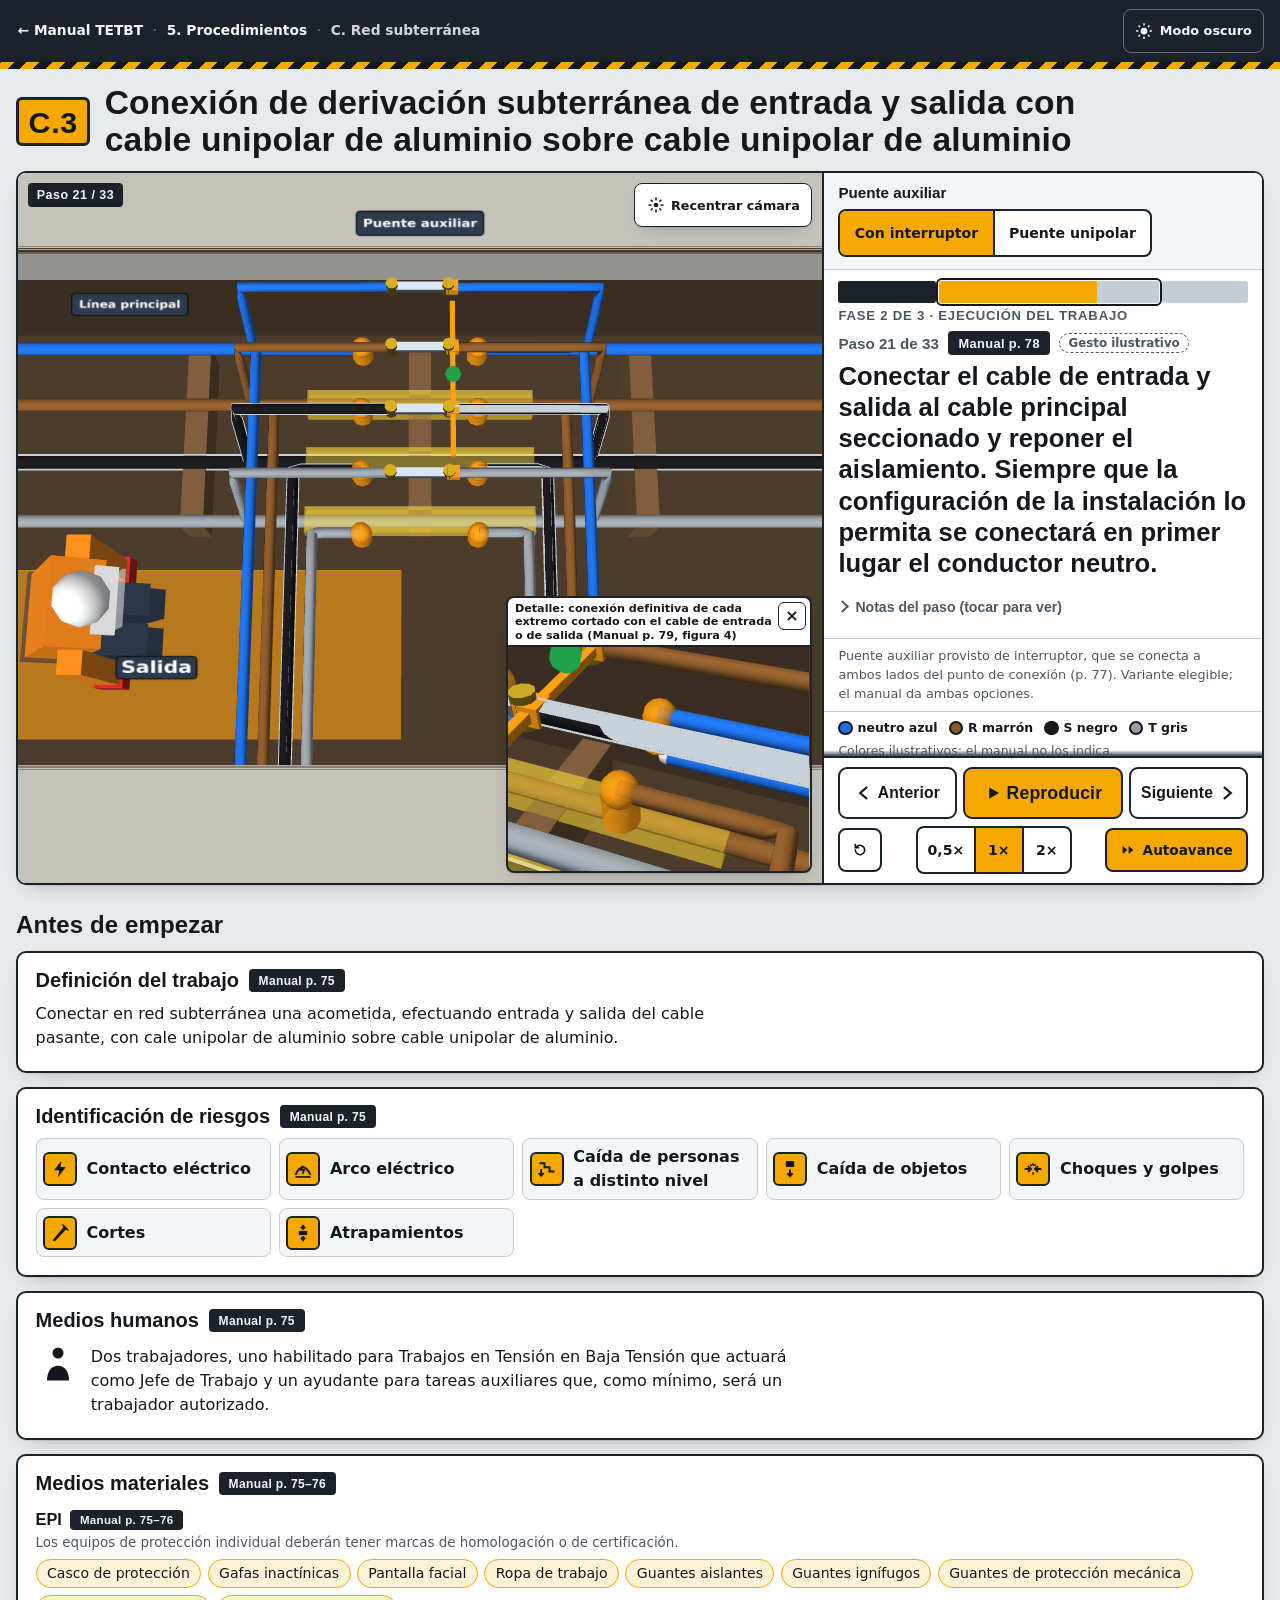
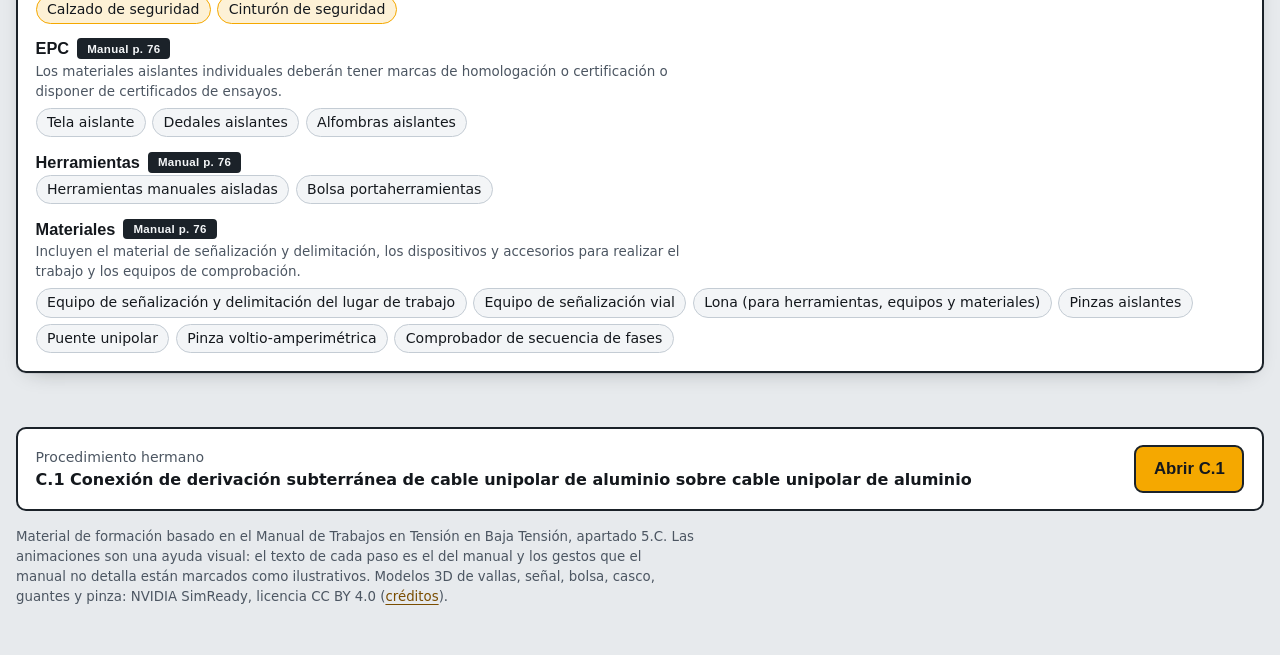
==== commit f13967b4: "A y B: dedales alineados, correas y cinturón en la escalera (ilustrativo), detalles reencuadrados, v" ====
--- a/procedimientos/_t.html
+++ b/procedimientos/_t.html
@@ -5,8 +5,8 @@
 <script>try{var t=localStorage.getItem('tema');var q=location.search.match(/[?&]tema=(dark|light)/);if(q)t=q[1];if(t)document.documentElement.setAttribute('data-theme',t)}catch(e){}</script>
 <meta name="viewport" content="width=device-width,initial-scale=1,viewport-fit=cover">
 <meta name="color-scheme" content="light dark">
-<title>C.2 Derivación subterránea sobre tetrapolar · Manual TETBT</title>
-<meta name="description" content="Animación paso a paso del procedimiento C.2 del Manual de Trabajos en Tensión en Baja Tensión.">
+<title>C.3 Derivación de entrada y salida · Manual TETBT</title>
+<meta name="description" content="Animación paso a paso del procedimiento C.3 del Manual de Trabajos en Tensión en Baja Tensión.">
 <link rel="stylesheet" href="../assets/tet.css">
 </head>
 <body>
@@ -23,16 +23,16 @@
 </header>
 <main>
   <div class="titulo">
-    <span class="placa" aria-hidden="true">C.2</span>
-    <h1>Conexión de derivación subterránea de cable unipolar de aluminio sobre cable tetrapolar de cobre</h1>
+    <span class="placa" aria-hidden="true">C.3</span>
+    <h1>Conexión de derivación subterránea de entrada y salida con cable unipolar de aluminio sobre cable unipolar de aluminio</h1>
   </div>
   <section aria-label="Reproductor de pasos"><div id="reproductor"><noscript><p>Para ver la animación paso a paso hace falta JavaScript. Las fichas de abajo no lo necesitan.</p></noscript></div></section>
   <section class="fichas" id="fichas" aria-label="Fichas del procedimiento"></section>
 </main>
 <footer class="pie">
   <div class="hermano">
-    <div><div class="lbl">Procedimiento siguiente</div><strong>C.3 Conexión de derivación subterránea de entrada y salida con cable unipolar de aluminio sobre cable unipolar de aluminio</strong></div>
-    <a class="go" href="c3_derivacion_entrada_salida.html">Abrir C.3</a>
+    <div><div class="lbl">Procedimiento hermano</div><strong>C.1 Conexión de derivación subterránea de cable unipolar de aluminio sobre cable unipolar de aluminio</strong></div>
+    <a class="go" href="c1_derivacion_unipolar_sobre_unipolar.html">Abrir C.1</a>
   </div>
   <small>Material de formación basado en el Manual de Trabajos en Tensión en Baja Tensión, apartado 5.C. Las animaciones son una ayuda visual: el texto de cada paso es el del manual y los gestos que el manual no detalla están marcados como ilustrativos. Modelos 3D de vallas, señal, bolsa, casco, guantes y pinza: NVIDIA SimReady, licencia CC BY 4.0 (<a href="../assets/modelos/CREDITOS.md">créditos</a>).</small>
 </footer>
@@ -54,58 +54,58 @@
 var EPC=['Tela aislante','Dedales aislantes','Alfombras aislantes'];
 var P=TET.pasosSubt;
 TET.montar({
-  id:'c2', escena:'red-subterranea',
+  id:'c3', escena:'red-subterranea',
   fichas:{
-    definicion:{pag:70,texto:'Conectar en red subterránea una acometida con cale unipolar de aluminio sobre cable pasante tetrapolar de cobre de aislamiento seco. Se recomienda no utilizar este Trabajo en Tensión con aislamiento de papel impregnado de aceite.'},
-    riesgosPag:70, riesgos:RIESGOS, humanos:{pag:70,texto:HUMANOS}, mediosPag:'70–71',
+    definicion:{pag:75,texto:'Conectar en red subterránea una acometida, efectuando entrada y salida del cable pasante, con cale unipolar de aluminio sobre cable unipolar de aluminio.'},
+    riesgosPag:75, riesgos:RIESGOS, humanos:{pag:75,texto:HUMANOS}, mediosPag:'75–76',
     medios:{
-      epi:{nota:NOTA_EPI,items:EPI,pag:'70–71'},
-      epc:{nota:NOTA_EPC,items:EPC,pag:71},
-      herramientas:{items:['Herramientas manuales aisladas','Bolsa portaherramientas'],pag:71},
-      materiales:{nota:NOTA_MAT,items:['Equipo de señalización y delimitación del lugar de trabajo','Equipo de señalización vial','Cuñas aislantes','Escalera aislante','Lona (para herramientas, equipos y materiales)','Pinzas aislantes','Pinza voltio-amperimétrica','Comprobador de secuencia de fases'],pag:71}
+      epi:{nota:NOTA_EPI,items:EPI,pag:'75–76'},
+      epc:{nota:NOTA_EPC,items:EPC,pag:76},
+      herramientas:{items:['Herramientas manuales aisladas','Bolsa portaherramientas'],pag:76},
+      materiales:{nota:NOTA_MAT,items:['Equipo de señalización y delimitación del lugar de trabajo','Equipo de señalización vial','Lona (para herramientas, equipos y materiales)','Pinzas aislantes','Puente unipolar','Pinza voltio-amperimétrica','Comprobador de secuencia de fases'],pag:76}
     }
   },
-  selector:{etiqueta:'Aislamiento de las conexiones',param:'fin',defecto:'resina',opciones:[
-    {id:'resina',etiqueta:'Caja con resina',desc:'Se instala la caja de derivación subterránea y se rellena con resina (p. 73). Variante elegible; el manual da ambas opciones.'},
-    {id:'termo',etiqueta:'Termorretráctil',desc:'Se coloca aislamiento termorretráctil en cada una de las conexiones (p. 73). El manual da las dos opciones; con papel impregnado de aceite se debe colocar caja de derivación. Variante elegible; el manual da ambas opciones.'}]},
+  selector:{etiqueta:'Puente auxiliar',param:'puente',defecto:'interruptor',opciones:[
+    {id:'interruptor',etiqueta:'Con interruptor',desc:'Puente auxiliar provisto de interruptor, que se conecta a ambos lados del punto de conexión (p. 77). Variante elegible; el manual da ambas opciones.'},
+    {id:'unipolar',etiqueta:'Puente unipolar',desc:'El puente auxiliar con interruptor se puede sustituir por un puente unipolar sin interruptor, utilizándolo fase a fase y verificando la correcta concordancia de fases (p. 78). Variante elegible; el manual da ambas opciones.'}]},
   construir:function(sel){
-    var ejec=P.cajaPasos(72,'cgp').concat([
-      {texto:'Comprobar el estado de la cala y de los conductos de la línea pasante.',pag:72,anim:'cala',cam:'cala',dur:5,ilus:'El aro recorre el fondo de la cala; el manual no detalla qué se comprueba. El trabajador la mira desde la acera; baja a ella en el paso siguiente.'},
-      {texto:'Aislar la zona de trabajo en tensión; deberán protegerse las masas accesibles.',pag:72,det:{cam:'detDedales',txt:'Detalle: dedales aislantes en los extremos de la acometida y alfombra o protección aislante (Manual p. 74, esquema 1)'},anim:'aislar',cam:'cala',dur:6,
-        nota:'El manual lista como EPC las <strong>alfombras aislantes</strong> y los <strong>dedales aislantes</strong> y los dibuja en el esquema de la p. 74: alfombra o protección aislante en las paredes de la cala y dedales en los extremos de los conductores de la acometida.',
+    var uni=sel==='unipolar';
+    var ejec=P.cajaPasos(77,'acom').concat([
+      {texto:'Comprobar el estado de la cala y de los conductos de la línea pasante.',pag:77,anim:'cala',cam:'cala',dur:5,ilus:'El aro recorre el fondo de la cala; el manual no detalla qué se comprueba. El trabajador la mira desde la acera; baja a ella en el paso siguiente.'},
+      {texto:'Aislar la zona de trabajo en tensión; deberán protegerse las masas accesibles.',pag:77,det:{cam:'detDedales',txt:'Detalle: dedales aislantes en los conductores de entrada y salida (Manual p. 79, figura 1)'},anim:'aislar',cam:'cala',dur:6,
+        nota:'El manual lista como EPC las <strong>alfombras aislantes</strong> y los <strong>dedales aislantes</strong> (p. 76) y los dibuja en el esquema de la p. 79.',
         ilus:'La tela/alfombra sobre los demás conductores es ilustrativa; el manual solo dice “aislar la zona de trabajo en tensión” y lista tela, dedales y alfombras como EPC. El trabajador baja a la cala en este paso, pero el manual no dice cómo.'},
-      {texto:'Retirar la capa de protección mecánica del conductor pasante de cobre.',pag:72,anim:'quitaMec',cam:'trabajo',dur:4.5,ilus:'El cable tetrapolar se dibuja con una cubierta exterior oscura que se retira en la zona de trabajo; las longitudes son ilustrativas.'},
-      {texto:'Antes de cortar la protección (plomo, malla, fleje, etc.) del cale tetrapolar, dar continuidad a la misma mediante conductor aislado para no interrumpir la puesta a tierra.',pag:72,anim:'continuidad',cam:'trabajo',dur:6,
-        nota:'Primero se tiende el conductor aislado que une la protección a ambos lados de la zona de trabajo; después se corta la protección. La puesta a tierra no se interrumpe.',
-        ilus:'La protección se dibuja como una funda metálica; el manual no precisa su tipo ni cómo se fija el conductor de continuidad.'},
-      {texto:'Retirar el relleno entre fases, dejando la última capa de aislamiento.',pag:72,anim:'quitaRelleno',cam:'trabajo',dur:4,ilus:'El relleno se dibuja como un cilindro claro entre las almas del cable.'},
-      {texto:'Separar mediante cuñas, el conductor más favorable (fase o neutro).',pag:72,det:{cam:'detCunas',txt:'Detalle: cuñas para separación de conductores (Manual p. 74, esquema 2)'},anim:'cunas',cam:'trabajo',dur:5,
-        nota:'Las <strong>cuñas aislantes</strong> figuran entre los materiales (p. 71). El esquema de la p. 74 muestra «Cuñas para separación de conductores».',
-        ilus:'El manual dice «el conductor más favorable»; aquí se separa solo el neutro (el primero que se conecta) y los demás se separan al conectarlos. La forma de las cuñas es representativa.'},
-      {texto:'Comprobar, antes de conectar, la inexistencia de diferencia de potencial entre el conductor pasante y derivado.',pag:73,anim:{a:'pinza',fases:4},cam:'trabajo',dur:5,ilus:'La pinza se muestra sobre cada conductor; el manual no detalla el método de medida.'},
-      {texto:'Realizar la conexión; siempre que sea posible se empezará a conectar por el conductor neutro.',pag:73,anim:{a:'conecta',fases:['N']},cam:'trabajo',dur:4,ilus:'El conector metálico y el movimiento del conductor derivado son ilustrativos; el manual no describe el tipo de conexión.'},
-      {texto:'Reponer el aislamiento.',pag:73,anim:{a:'aislamiento',fases:['N']},cam:'trabajo',dur:3.5,ilus:'El encintado se dibuja como un manguito oscuro; el manual no describe el material.'},
-      {texto:'Repetir el proceso para los otros conductores.',pag:73,anim:{a:'faseUni',fases:['R','S','T'],soloConecta:true},cam:'trabajo',dur:8,ilus:'El orden R, S, T es ilustrativo.'},
-      {texto:'Comprobar la tensión en la caja general de protección, dejándola nuevamente precintada.',pag:73,anim:'cgpVerif',cam:'cgp',dur:5,ilus:'El manual lista un «comprobador de secuencia de fases»; su aspecto y uso son esquemáticos.'},
-      {texto:'Instalar la caja de derivación subterránea y rellenar con resina o colocar aislamiento termorretráctil en cada una de las conexiones.',pag:73,det:(sel==='termo'?{cam:'detTermo',txt:'Detalle: aislamiento termorretráctil sobre la conexión (Manual p. 74, esquema 3)'}:{cam:'detCaja',txt:'Detalle: caja de derivación en T con pasamuros y cuñas (Manual p. 74, esquema 2)'}),anim:'cajaDeriv',cam:'trabajo2',dur:6,
-        nota:sel==='termo'?'<strong>Variante «Termorretráctil»:</strong> se coloca aislamiento termorretráctil en cada una de las conexiones (esquema de la p. 74).':'<strong>Variante «Caja con resina»:</strong> se instala la caja de derivación subterránea y se rellena con resina (esquema de la p. 74).',
-        ilus:'La forma y el tamaño de la caja y de los manguitos son representativos.'},
-      {texto:'Si el conductor es papel impregnado de aceite, se debe colocar caja de derivación.',pag:73,det:{cam:'detCaja',txt:'Detalle: caja de derivación en T con pasamuros (Manual p. 74, esquema 2)'},anim:'cajaPapel',cam:'trabajo2',dur:4,
-        nota:sel==='termo'?'El manual solo exige la caja de derivación cuando el aislamiento es papel impregnado de aceite; en la variante termorretráctil no hace falta. Aquí se añade la caja solo para mostrar ese caso. La definición (p. 70) recomienda no hacer este trabajo con ese aislamiento.':'El manual solo exige la caja de derivación cuando el aislamiento es papel impregnado de aceite; en esta variante ya está instalada (se resalta). La definición (p. 70) recomienda no hacer este trabajo con ese aislamiento.',
-        ilus:'El manual no detalla este caso; solo se señala la caja.'}
+      {texto:'Identificar y señalizar los nuevos conductores de entrada y salida y preparar el puente auxiliar con el interruptor abierto. Todos los elementos de los conductores y del puente estarán protegidos con dedales aislantes.',pag:77,det:{cam:'detPuente',txt:uni?'Detalle: puente unipolar sin interruptor, con dedales (Manual p. 78)':'Detalle: puente auxiliar con el interruptor abierto y dedales aislantes (Manual p. 79, figura 1)'},anim:['etiquetas','puentePrep'],cam:'trabajoC3',dur:6,
+        nota:uni?'<strong>Variante «Puente unipolar»:</strong> el puente se dibuja sin interruptor y se coloca en una sola fase cada vez. El manual lo permite en la p. 78.':'En el esquema de la p. 79 (figura 1) el puente auxiliar lleva un interruptor abierto y los conductores de entrada-salida salen de la caja de acometida con dedales aislantes.',
+        ilus:'Las etiquetas E (entrada) y S (salida) con la fase solo ilustran la identificación; su posición y la forma del puente son representativas.'},
+      {texto:'Conectar el puente auxiliar a ambos lados del punto a conectar la entrada y salida.',pag:77,det:{cam:'detPuente',txt:'Detalle: puente auxiliar conectado a ambos lados del punto de conexión (Manual p. 79, figura 2)'},anim:'puenteConecta',cam:'trabajoC3',dur:5,nota:'Corresponde a la figura 2 de la p. 79: el puente conectado a la línea principal a ambos lados del punto de conexión, con el interruptor aún abierto.'},
+      {texto:'Verificar la correcta concordancia de fases.',pag:77,anim:'concordancia',cam:'trabajoC3',dur:4,ilus:'El manual lista un «comprobador de secuencia de fases»; su aspecto y uso son esquemáticos.'},
+      {texto:'Cerrar interruptor del puente auxiliar.',pag:78,det:uni?undefined:{cam:'detPuente',txt:'Detalle: interruptor del puente auxiliar cerrado (Manual p. 79, figura 3)'},anim:uni?null:'cierraSw',cam:'trabajoC3',dur:3.5,
+        nota:uni?'El manual conserva este paso; con puente unipolar sin interruptor no se anima ningún gesto (interpretación propia, ilustrativa).':'El interruptor pasa a posición cerrada (indicador verde). Corresponde a la figura 3 de la p. 79.'},
+      {texto:'El puente auxiliar provisto de interruptor se puede sustituir por un puente unipolar sin interruptor utilizándolo fase a fase, verificando la correcta concordancia de fases.',pag:78,anim:null,cam:'trabajoC3',dur:3,
+        nota:uni?'Esta es la variante que estás viendo: un puente unipolar sin interruptor que se usa fase a fase.':'Este punto describe una alternativa; cambia a «Puente unipolar» para ver la secuencia con puente sin interruptor. No se anima ningún gesto aquí.'},
+      {texto:'Cortar el conductor más favorable de la línea principal y comprobar la inexistencia de diferencia de potencial entre conductores derivado y principal.',pag:78,det:{cam:'detCorte',txt:'Detalle: conductor de la línea principal cortado entre los dos extremos del puente (Manual p. 79, figura 3)'},anim:{a:'cortaCheck',fases:['N']},cam:'trabajoC3',dur:5,nota:'Con el puente conectado (y su interruptor cerrado, si lo tiene) y la línea cortada, la línea se alimenta por el puente: las flechas amarillas indican el sentido de la corriente (ilustrativo, figura 3 de la p. 79).',ilus:'El manual dice «el más favorable»; se anima el neutro, que es el primero que se conecta. El corte se dibuja como un tramo de cable que se retira; su posición entre los dos extremos del puente es representativa.'},
+      {texto:'Conectar el cable de entrada y salida al cable principal seccionado y reponer el aislamiento. Siempre que la configuración de la instalación lo permita se conectará en primer lugar el conductor neutro.',pag:78,det:{cam:'detConex',txt:'Detalle: conexión definitiva de cada extremo cortado con el cable de entrada o de salida (Manual p. 79, figura 4)'},anim:{a:'faseUni',fases:['N'],soloConecta:true},cam:'trabajoC3',dur:5,nota:'Corresponde a la figura 4 de la p. 79: conectores («Conexión definitiva») entre los conductores de entrada y salida y los extremos del cable principal seccionado. Ilustrativo: en el manual las «conexiones definitivas» se dibujan como manguitos intermedios en los conductores de entrada y salida; aquí se muestran en los extremos cortados.',ilus:'Cada extremo cortado se une a su conductor de entrada o de salida de la caja. Conectores y encintado son representativos; el manual no describe el tipo de conexión.'},
+      {texto:'Repetir el proceso para los otros conductores.',pag:78,anim:{a:'faseUni',fases:['R','S','T']},cam:'trabajoC3',dur:9,ilus:'Para cada fase se anima corte, conexión y encintado; el orden R, S, T es ilustrativo.'+(uni?' Con puente unipolar, el puente salta de fase en fase (se retira, cambia de fase y se vuelve a conectar) y queda conectado a la última (T) hasta «Abrir el interruptor del puente…»; es una interpretación propia, ilustrativa.':'')},
+      {texto:'Comprobar la tensión y concordancia en el seccionamiento de la caja de acometida.',pag:78,anim:'cajaComp',cam:'cgp',dur:5,ilus:'El manual lista un «comprobador de secuencia de fases»; su aspecto y uso son esquemáticos.'},
+      {texto:'Colocar cuchillas seccionadoras y precintar la caja de acometida.',pag:78,det:{cam:'detCuchillas',txt:'Detalle: cuchillas seccionadoras de la caja de acometida (Manual p. 79, figura 4)'},anim:'cuchillas',cam:'cgp',dur:5,ilus:'Las cuchillas se dibujan como dos pletinas metálicas.'},
+      {texto:'Abrir el interruptor del puente auxiliar desconectándole de la línea principal. Si es posible, desconectar en último lugar el conector neutro, y reponer aislamiento en los puntos de conexión.',pag:78,det:{cam:'detRepos',txt:'Detalle: reposición de aislamiento en los puntos de conexión del puente (Manual p. 79, figura 5)'},anim:'abrePuente',cam:'trabajoC3',dur:7,
+        nota:'Corresponde a la figura 5 de la p. 79: puente retirado, «Reposición de aislamiento» en los puntos de conexión y caja de acometida con los contactos cerrados.'+(uni?' El manual describe este paso para el puente con interruptor; en la variante unipolar se anima igual la retirada de la fase en curso (interpretación propia).':''),
+        ilus:'Se desconectan T, S y R y el neutro en último lugar, como indica el manual; el orden entre T, S y R es ilustrativo.'},
+      {texto:'Retirar puente auxiliar.',pag:78,anim:'quitaPuente',cam:'trabajoC3',dur:4}
     ]);
     var fin=[
-      {texto:'Reponer fusibles en la caja general de protección.',pag:73,anim:{a:'cgpFus',inv:true},cam:'cgp'},
-      {texto:'Inspeccionar visualmente el conjunto de la instalación.',pag:73,anim:'inspFinal',cam:'cala',dur:5,ilus:'La salida del trabajador de la cala no figura en el manual; se anima para que el recorrido sea coherente.'},
-      {texto:'Cerrar y precintar la caja general de protección.',pag:73,anim:'cgpCierra',cam:'cgp'},
-      {texto:'Revisar, limpiar y guardar los equipos, herramientas y materiales empleados en el trabajo.',pag:73,anim:['guardar','ayVuelve'],cam:'lona',dur:5,ilus:'Se recogen la lona, las alfombras y el entibado; el manual no detalla el orden ni el cierre de la cala.'},
-      {texto:'Retirar la señalización y delimitación del lugar de trabajo.',pag:73,anim:[{a:'valla',inv:true},'quitaSenal'],cam:'general',ilus:'Se retiran las vallas y también los carteles de la caja general de protección.'},
-      {texto:'Retirar materiales de desecho.',pag:73,anim:'desecho',cam:'suelo2',dur:3.5,ilus:'La bolsa de desecho es representativa.'},
-      {texto:'Retirar el equipo de señalización vial, si ha sido colocado.',pag:73,anim:{a:'vial',inv:true},cam:'vial'}
+      {texto:'Reponer fusibles en la caja de acometida o elemento equivalente.',pag:78,anim:{a:'cgpFus',inv:true},cam:'cgp'},
+      {texto:'Inspeccionar visualmente el conjunto de la instalación.',pag:78,anim:'inspFinal',cam:'cala',dur:5,ilus:'La salida del trabajador de la cala no figura en el manual; se anima para que el recorrido sea coherente.'},
+      {texto:'Cerrar y precintar la caja general de protección.',pag:78,anim:'cgpCierra',cam:'cgp',nota:'El manual dice aquí «caja general de protección»; en el resto del procedimiento habla de «caja de acometida». Se anima la misma caja.'},
+      {texto:'Revisar, limpiar y guardar los equipos, herramientas y materiales empleados en el trabajo.',pag:78,anim:['guardar','ayVuelve'],cam:'lona',dur:5,ilus:'Se recogen la lona, las alfombras y el entibado; el manual no detalla el orden ni el cierre de la cala.'},
+      {texto:'Retirar la señalización y delimitación del lugar de trabajo.',pag:78,anim:[{a:'valla',inv:true},'quitaSenal'],cam:'general',ilus:'Se retiran las vallas y también los carteles de la caja.'},
+      {texto:'Retirar materiales de desecho.',pag:78,anim:'desecho',cam:'suelo2',dur:3.5,ilus:'La bolsa de desecho es representativa.'},
+      {texto:'Retirar el equipo de señalización vial, si ha sido colocado.',pag:78,anim:{a:'vial',inv:true},cam:'vial'}
     ];
-    return {escena:{modo:'c2',fin:sel},fases:[P.previas(72),{nombre:'Ejecución del trabajo',pasos:ejec},{nombre:'Operaciones finales',pasos:fin}]};
+    return {escena:{modo:'c3',puente:sel},fases:[P.previas(77),{nombre:'Ejecución del trabajo',pasos:ejec},{nombre:'Operaciones finales',pasos:fin}]};
   }
 });
 </script>
-<script>setTimeout(function(){var r=TET.rep;r.ir(21,false);r.escena.aplicar(r.pasos[21].p.anim,0,true);r.pausa();if('trabajo'){r.aplicaPose(r.poseDe('trabajo'),true);}r.pedir();},400)</script></body>
+<script>setTimeout(function(){var r=TET.rep;r.ir(20,false);r.escena.aplicar(r.pasos[20].p.anim,0,true);r.pausa();if('trabajoC3'){r.aplicaPose(r.poseDe('trabajoC3'),true);}r.pedir();},400)</script></body>
 </html>
